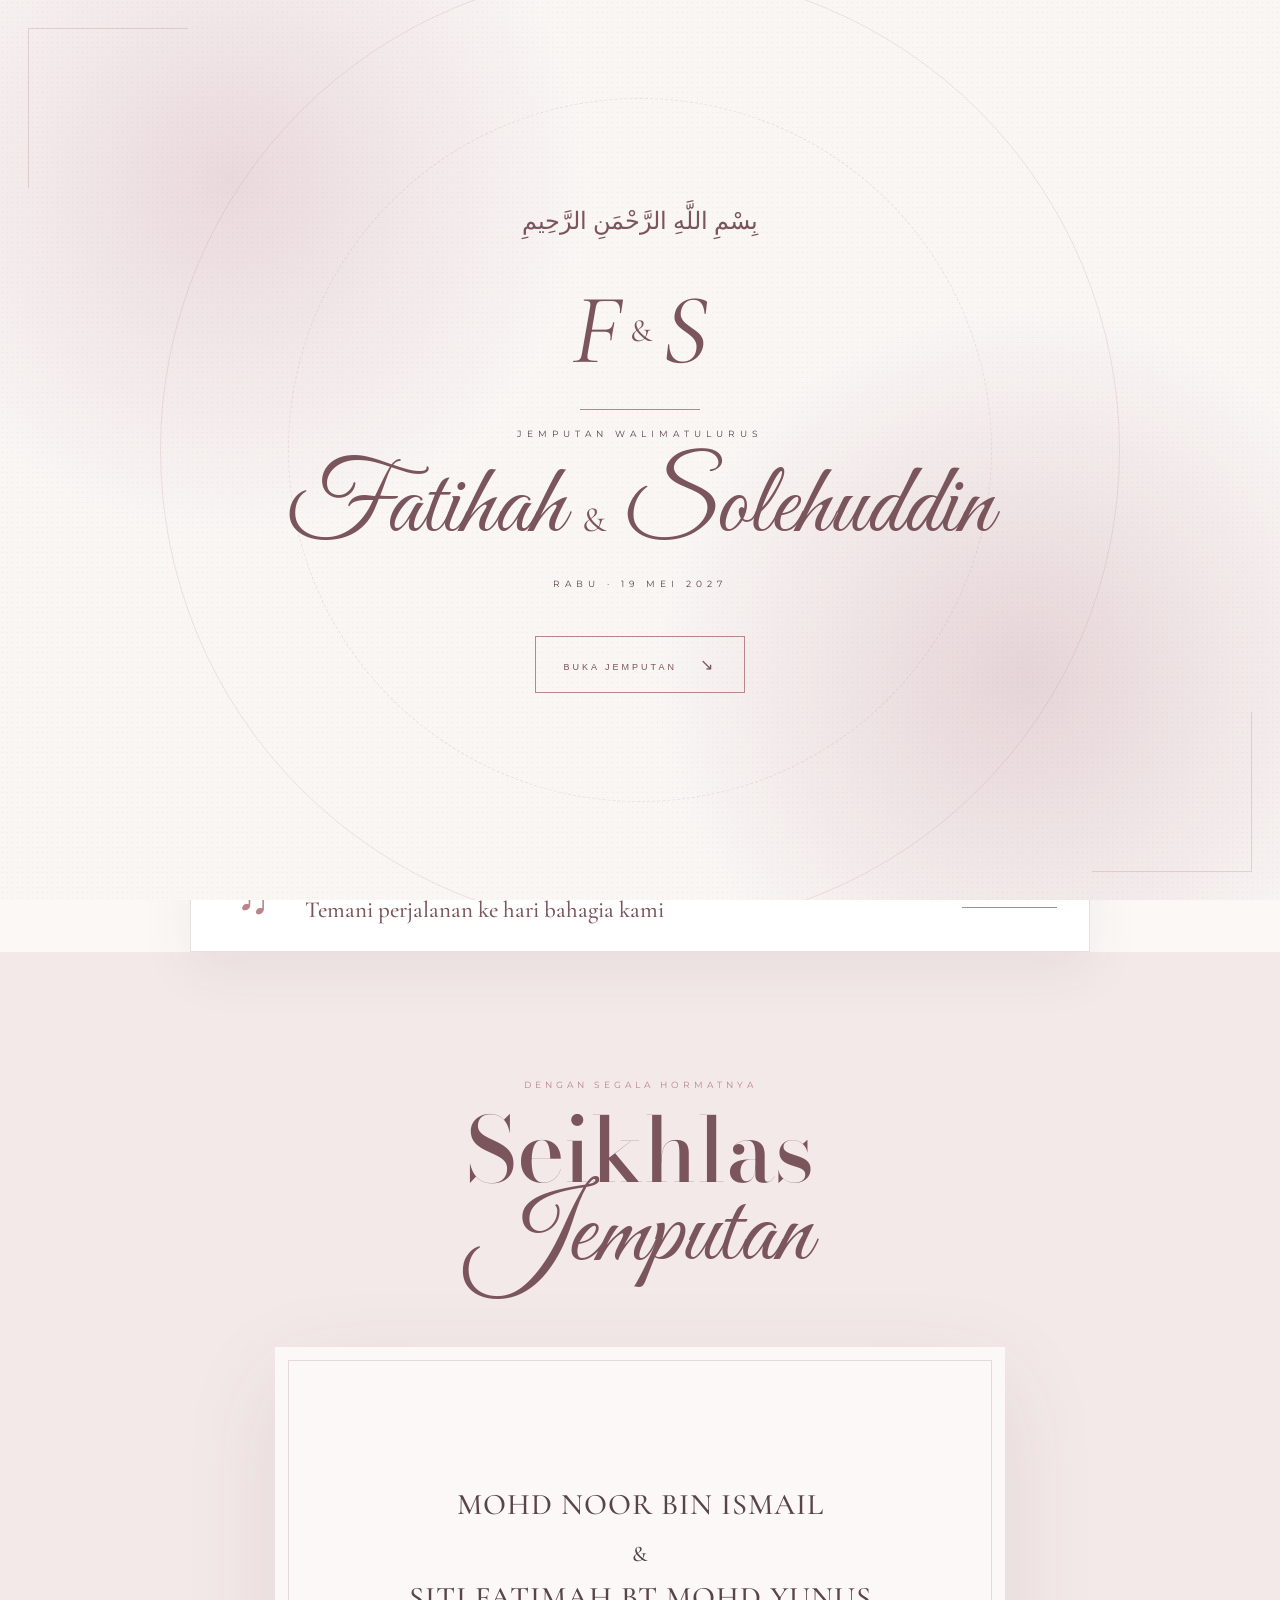
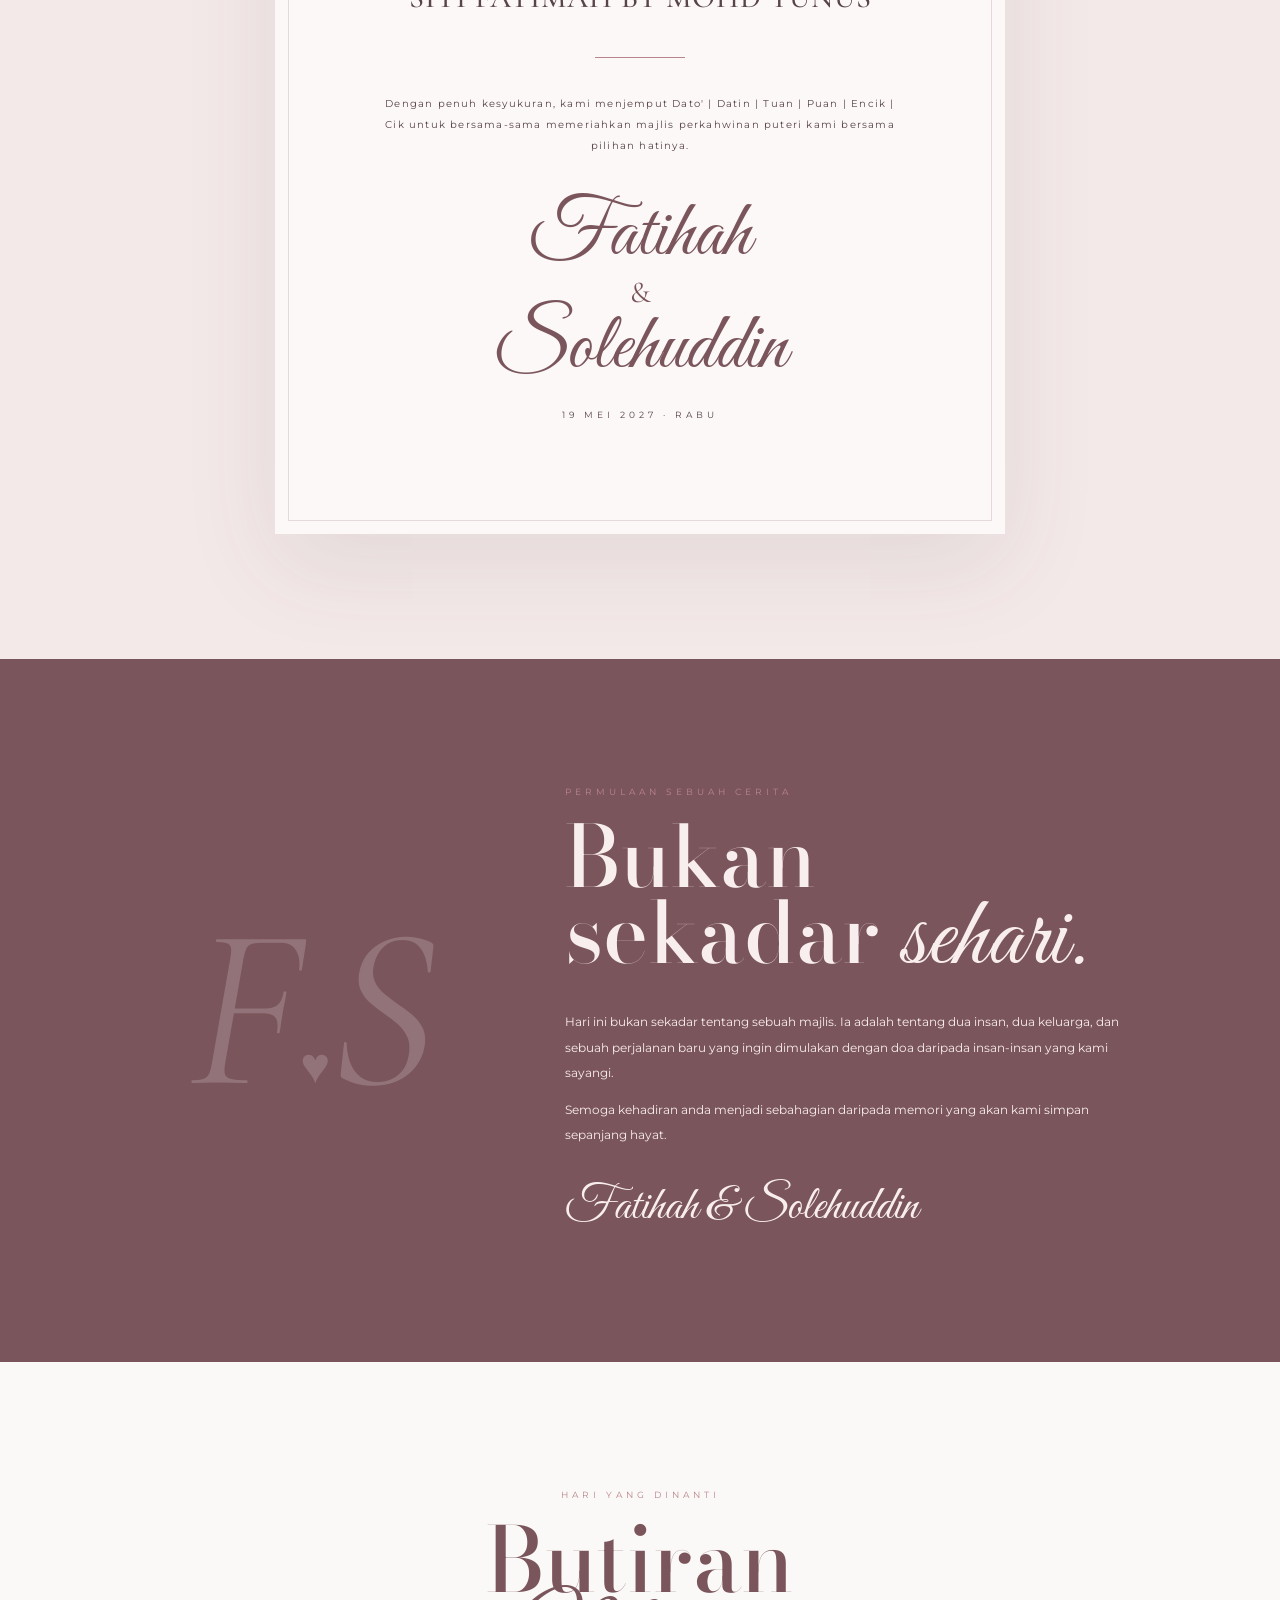
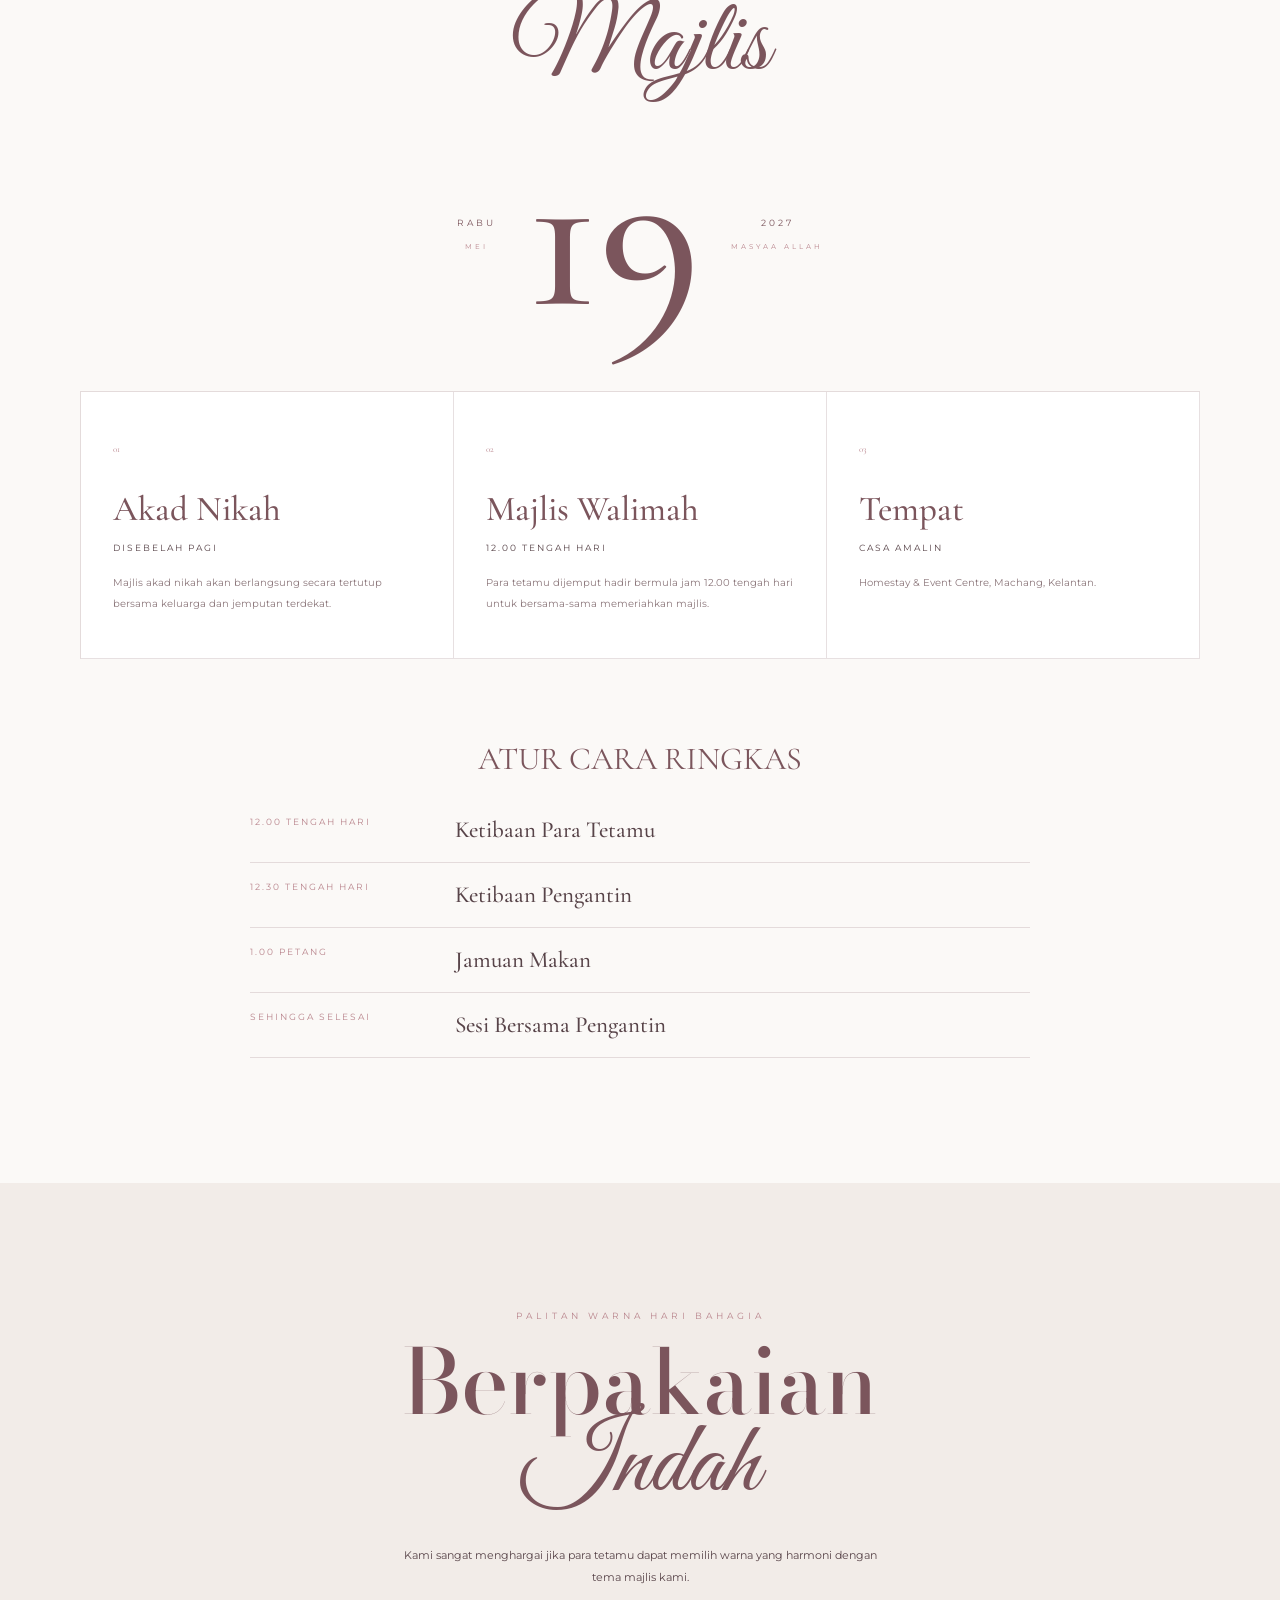
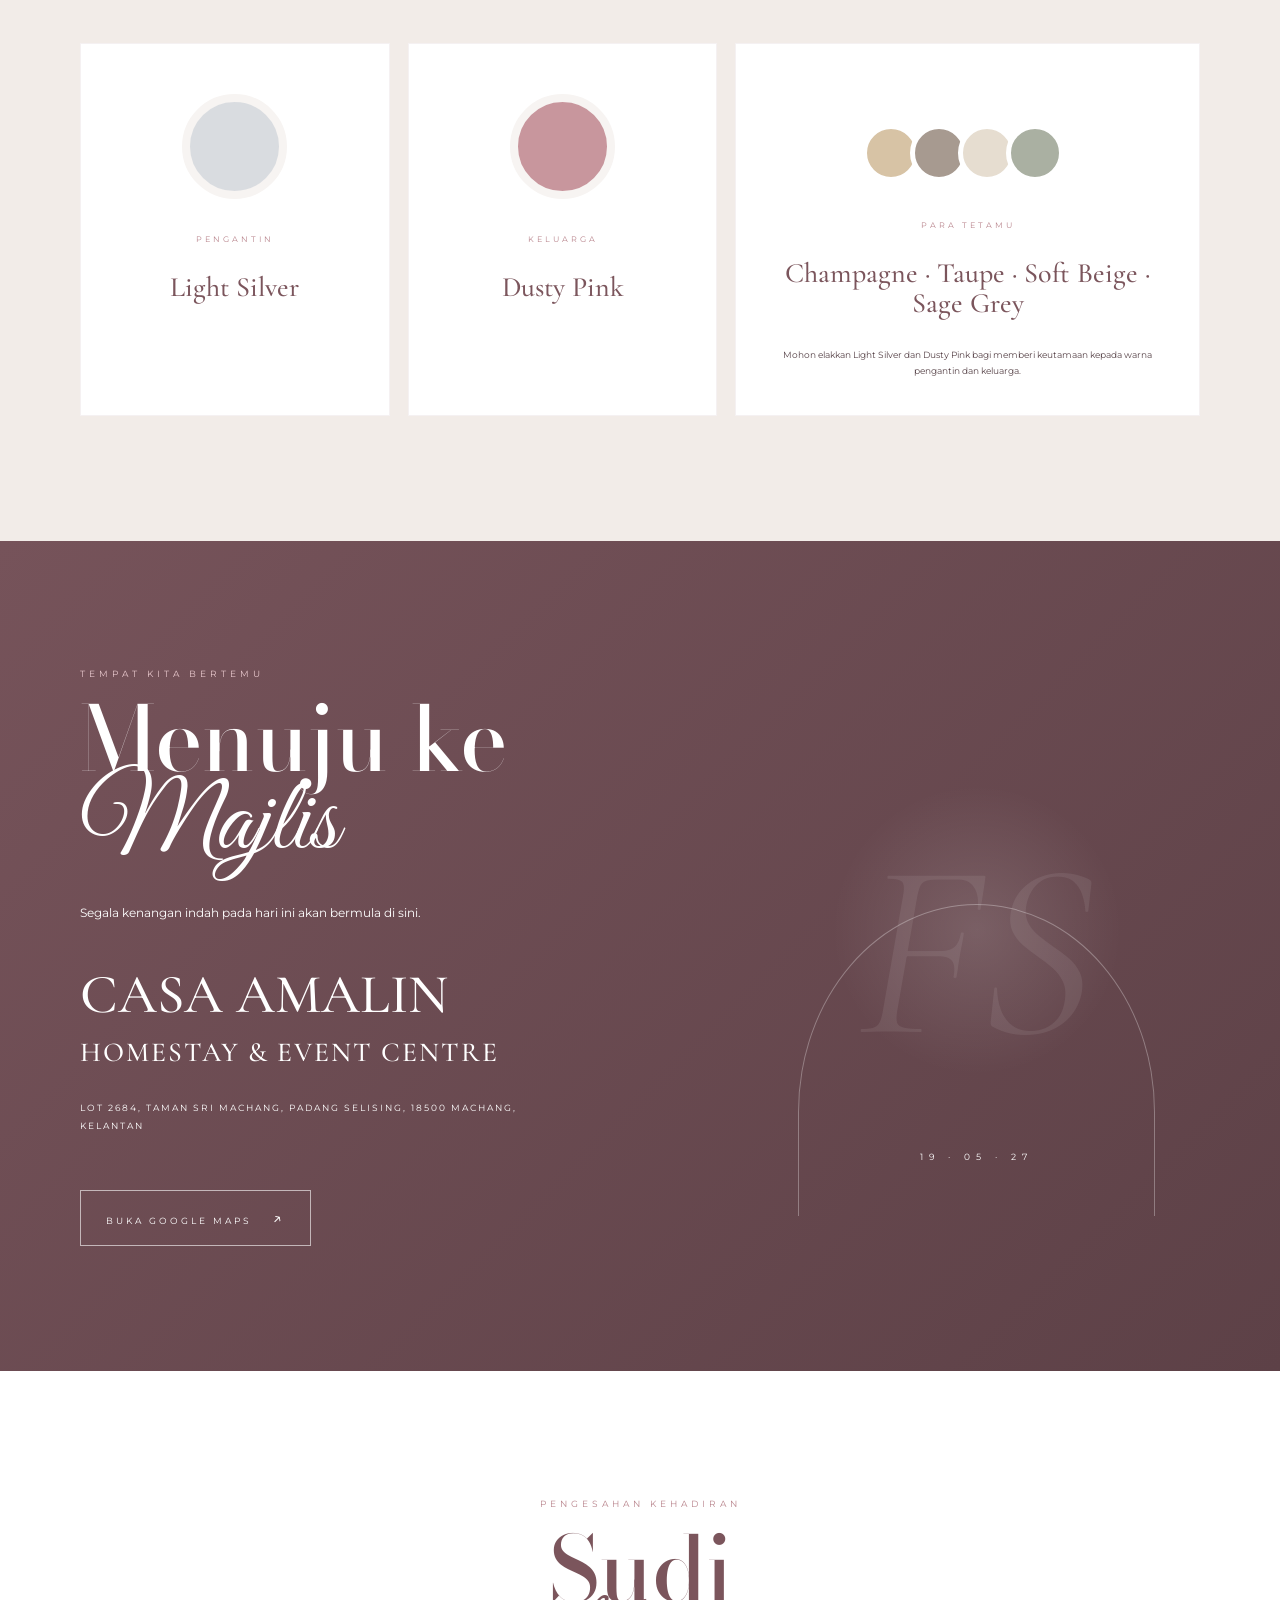
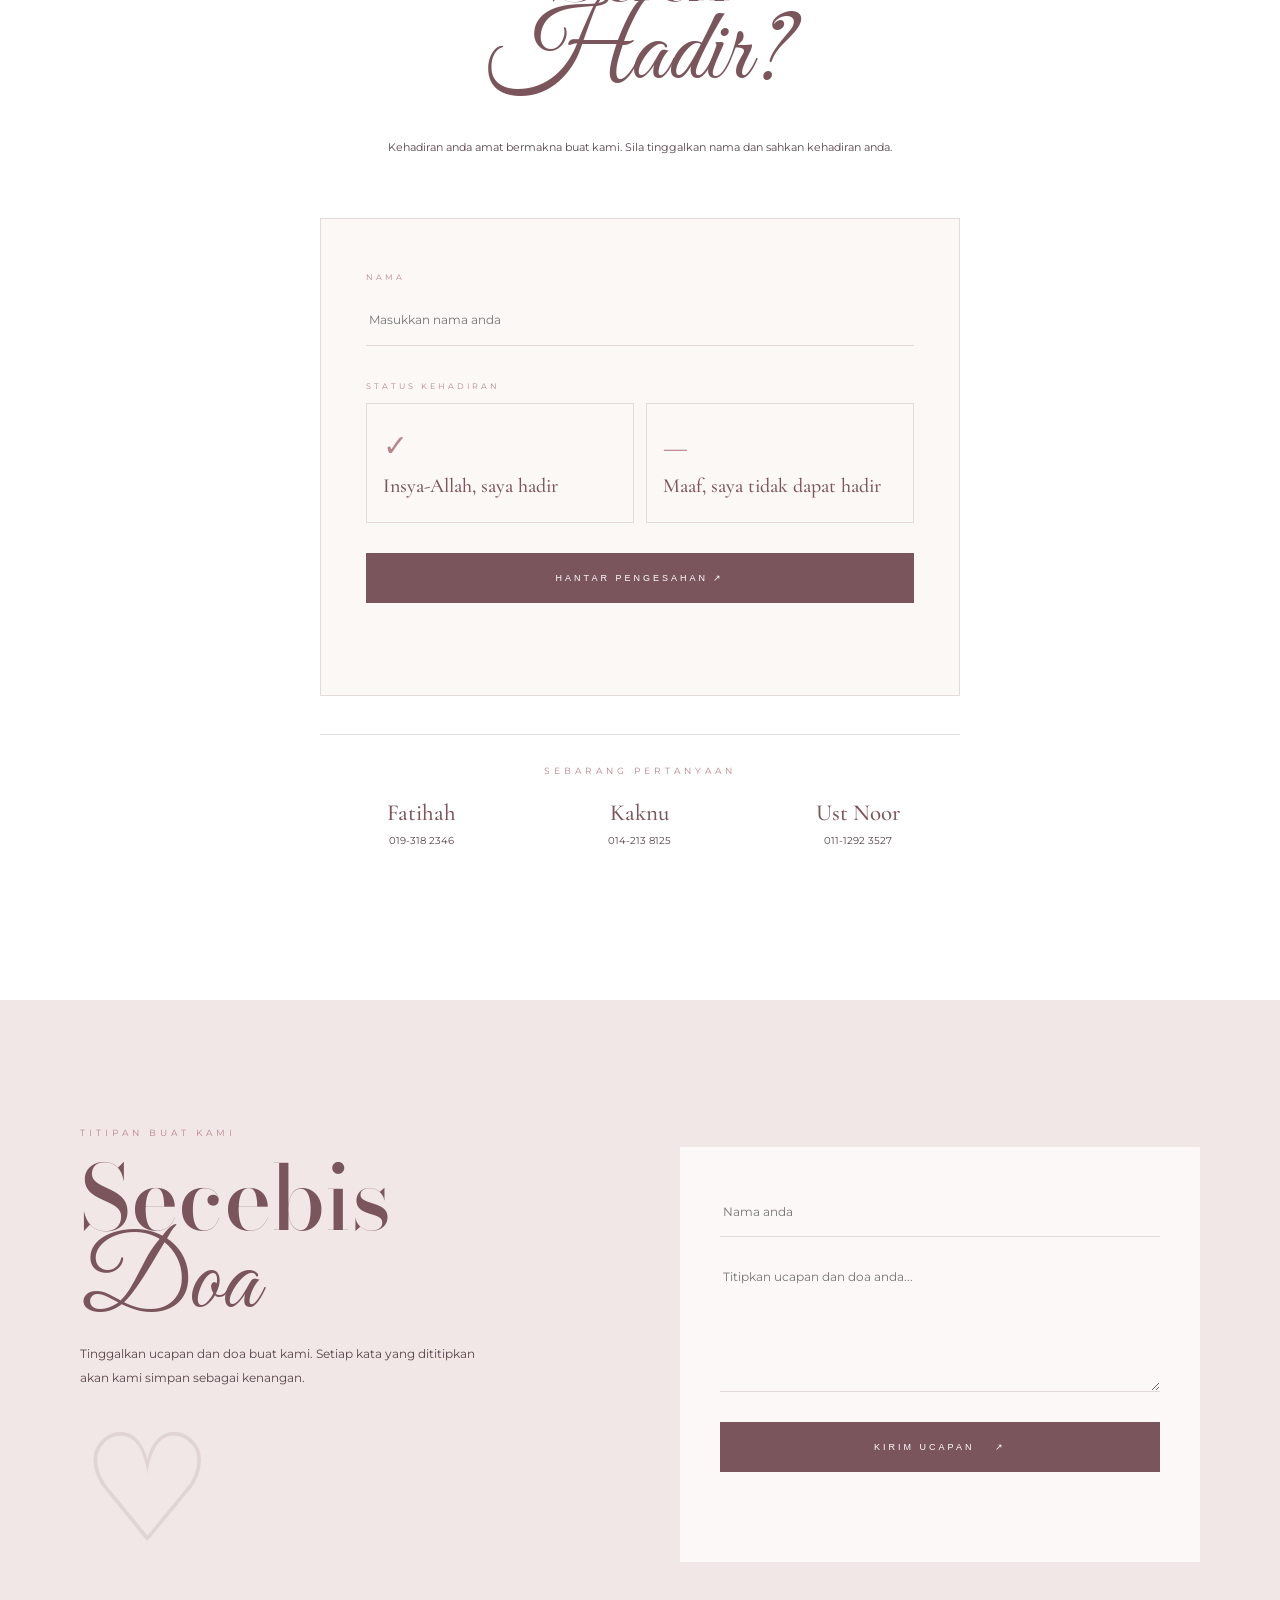
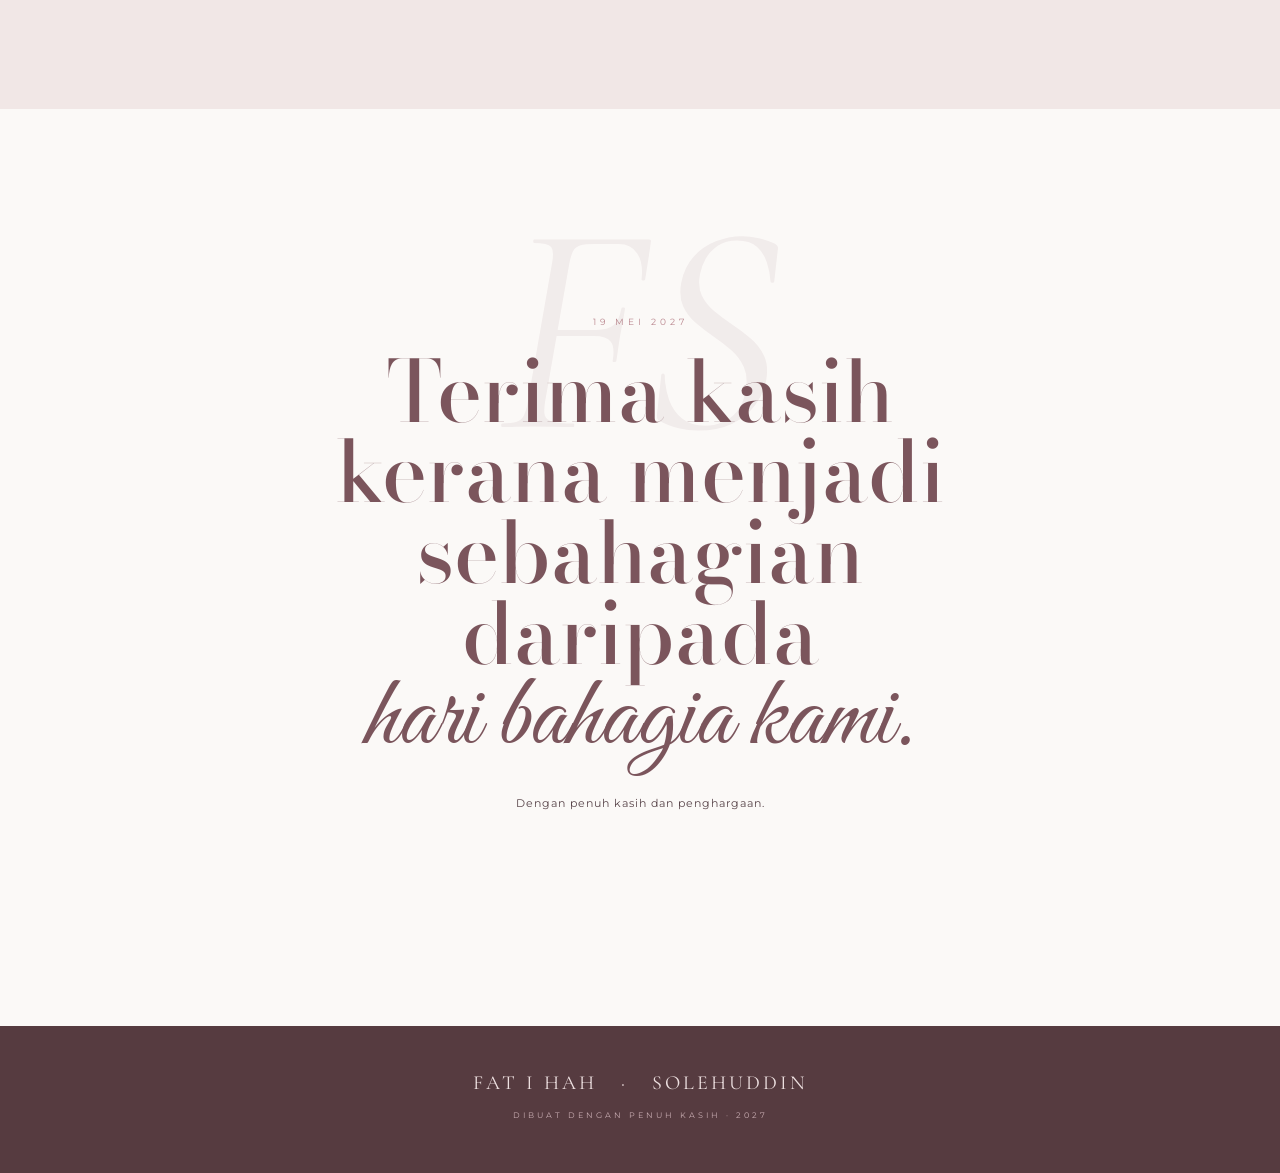
==== preview.html @ 46e72feb "Add files via upload" ====
<!DOCTYPE html>
<html lang="ms">
<head>
<meta charset="UTF-8">
<meta name="viewport" content="width=device-width, initial-scale=1.0">
<meta name="theme-color" content="#8d6971">
<title>Fatihah & Solehuddin | 19 Mei 2027</title>
<link rel="preconnect" href="https://fonts.googleapis.com">
<link rel="preconnect" href="https://fonts.gstatic.com" crossorigin>
<link href="https://fonts.googleapis.com/css2?family=Bodoni+Moda:opsz,wght@6..96,400;6..96,500;6..96,600;6..96,700&family=Cormorant+Garamond:ital,wght@0,400;0,500;0,600;1,400;1,500&family=Great+Vibes&family=Montserrat:wght@300;400;500;600&display=swap" rel="stylesheet">
<style>
:root{--ivory:#fbf8f6;--paper:#f4eeea;--rose:#b9858d;--deep:#7b555c;--ink:#584449;--silver:#d9dce0;--dusty:#c8969d;--champagne:#d7c3a5;--taupe:#a79a90;--sage:#aab0a2;--line:rgba(123,85,92,.18)}
*{box-sizing:border-box}html{scroll-behavior:smooth}body{margin:0;background:var(--ivory);color:var(--ink);font-family:Montserrat,sans-serif;font-weight:400;overflow-x:hidden}.locked{overflow:hidden}.loader{position:fixed;inset:0;background:#f8f3f1;z-index:10000;display:grid;place-items:center;transition:opacity .8s,visibility .8s}.loader.hide{opacity:0;visibility:hidden}.loader-inner{text-align:center}.loader-mark{font:italic 80px/1 "Cormorant Garamond",serif;color:var(--deep)}.loader-inner span{display:block;width:0;height:1px;background:var(--rose);margin:18px auto;animation:load 1.4s forwards}.loader-inner p,.eyebrow{font-size:9px;letter-spacing:4px;line-height:1.8}.loader-inner p{margin:0}@keyframes load{to{width:120px}}
.cover{position:fixed;inset:0;z-index:9000;display:grid;place-items:center;overflow:hidden;background:radial-gradient(circle at 18% 20%,#ead9dc,transparent 28%),radial-gradient(circle at 80% 75%,#e6d4d7,transparent 30%),#f9f6f4;transition:transform 1.35s cubic-bezier(.77,0,.18,1)}.cover.open{transform:translateY(-105%)}.cover-content{position:relative;text-align:center;z-index:2;padding:30px}.cover-top{font:24px "Cormorant Garamond",serif;color:var(--deep)}.monogram{display:flex;justify-content:center;align-items:center;gap:10px;margin:34px 0 15px;color:var(--deep)}.monogram i{font:italic 100px "Cormorant Garamond",serif}.monogram b{font:32px "Cormorant Garamond",serif;font-weight:400}.cover-rule{width:120px;height:1px;background:var(--rose);margin:18px auto}.cover-kicker,.cover-date{font-size:9px;letter-spacing:5px}.cover-content h1{font:500 clamp(54px,8vw,100px)/.95 "Great Vibes",cursive;color:var(--deep);margin:22px 0}.cover-content h1 em{font:35px "Cormorant Garamond",serif;font-style:normal}.open-btn{margin-top:38px;padding:18px 28px;background:transparent;border:1px solid var(--rose);color:var(--deep);font-size:9px;letter-spacing:3px;transition:.4s}.open-btn:hover{background:var(--deep);color:#fff}.open-btn span{margin-left:18px;font-size:16px}.orb{position:absolute;border:1px solid rgba(185,133,141,.2);border-radius:50%;width:75vmax;height:75vmax}.orb-a{animation:spin 28s linear infinite}.orb-b{width:55vmax;height:55vmax;border-style:dashed}.cover-grain{position:absolute;inset:0;opacity:.08;background-image:radial-gradient(#6e5559 .7px,transparent .7px);background-size:5px 5px}.cover-corner{position:absolute;width:160px;height:160px;border-color:rgba(185,133,141,.3);border-style:solid}.tl{top:28px;left:28px;border-width:1px 0 0 1px}.br{right:28px;bottom:28px;border-width:0 1px 1px 0}@keyframes spin{to{transform:rotate(360deg)}}
.nav{position:fixed;top:0;left:0;right:0;z-index:500;display:flex;justify-content:space-between;align-items:center;padding:18px 5vw;background:rgba(251,248,246,.76);backdrop-filter:blur(14px);transform:translateY(-120%);transition:.7s}.nav.show{transform:none}.nav-logo{font:italic 34px "Cormorant Garamond",serif;color:var(--deep);text-decoration:none}.nav-links{display:flex;gap:22px}.nav-links a{color:var(--ink);text-decoration:none;font-size:8px;letter-spacing:2px;text-transform:uppercase}.music{border:1px solid var(--line);width:42px;height:42px;border-radius:50%;background:#fff;color:var(--deep);font-size:18px}
.section{padding:125px 6vw}.section-wrap{max-width:1120px;margin:auto}.section-head{text-align:center;margin-bottom:65px}.section-head h2,.location h2,.wish-copy h2{font:500 clamp(52px,7vw,92px)/.88 "Bodoni Moda",serif;color:var(--deep);margin:0}.section-head em,.location h2 em,.wish-copy h2 em,.closing h2 em{display:block;font:clamp(55px,8vw,105px)/.9 "Great Vibes",cursive}.eyebrow{margin:0 0 18px;color:var(--rose);text-transform:uppercase}.hero{min-height:100svh;display:grid;place-items:center;position:relative;overflow:hidden;background:radial-gradient(circle at 50% 45%,#f1e6e5 0,transparent 36%),linear-gradient(135deg,#fff 0,#f5edeb 100%)}.hero-inner{position:relative;text-align:center;max-width:800px;padding:100px 20px}.hero-fs,.location-fs,.closing-fs{font:italic clamp(150px,27vw,300px)/.65 "Cormorant Garamond",serif;color:rgba(123,85,92,.08);position:absolute;left:50%;transform:translateX(-50%);top:23%}.hero h2{position:relative;font:500 clamp(62px,10vw,135px)/.82 "Bodoni Moda",serif;color:var(--deep);margin:25px 0}.hero h2 em{display:block;font:clamp(65px,11vw,150px)/.8 "Great Vibes",cursive}.hero-copy{position:relative;max-width:440px;margin:28px auto;line-height:2;font-size:11px}.scroll-cue{position:relative;display:inline-flex;align-items:center;gap:18px;color:var(--deep);text-decoration:none;font-size:8px;letter-spacing:3px}.scroll-cue span{width:55px;height:1px;background:var(--rose)}.hero-flower{position:absolute;right:-4vw;bottom:-7vw;font-size:34vw;color:rgba(185,133,141,.07)}.hero-line{position:absolute;width:78%;height:1px;background:var(--line);bottom:10%}
.invitation{background:#f3e9e8}.invite-card{max-width:730px;margin:auto;background:rgba(255,255,255,.68);padding:clamp(55px,9vw,105px) clamp(28px,6vw,80px);text-align:center;position:relative;box-shadow:0 30px 90px rgba(88,68,73,.1)}.card-frame{position:absolute;inset:13px;border:1px solid var(--line)}.invite-card>*:not(.card-frame){position:relative}.parents{font:500 clamp(21px,3vw,30px)/1.55 "Cormorant Garamond",serif;letter-spacing:1px}.parents small{font-size:22px}.thin-rule{height:1px;background:var(--rose);width:90px;margin:35px auto}.invite-text{font-size:10px;letter-spacing:1.2px;line-height:2.1;max-width:520px;margin:0 auto}.couple{margin:42px 0 22px;color:var(--deep)}.couple span{display:block;font:clamp(50px,7vw,80px)/.95 "Great Vibes",cursive}.couple b{font:30px "Cormorant Garamond",serif;font-weight:400}.invite-sub{font-size:9px;letter-spacing:4px}
.story{background:var(--deep);color:#f9eeee}.story-wrap{max-width:1000px;margin:auto;display:grid;grid-template-columns:.75fr 1.25fr;align-items:center;gap:80px}.story-mark{font:italic clamp(120px,20vw,230px)/1 "Cormorant Garamond",serif;color:rgba(255,255,255,.18);text-align:center}.story-mark span{font-size:.22em}.story-copy h2{font:500 clamp(50px,7vw,85px)/.9 "Bodoni Moda",serif;margin:0 0 28px}.story-copy h2 em{font:clamp(55px,8vw,100px)/.8 "Great Vibes",cursive}.story-copy p:not(.eyebrow){font-size:12px;line-height:2.1;max-width:570px}.signature{font:48px "Great Vibes",cursive;margin-top:30px}
.details{background:#fbf9f7}.date-display{display:flex;justify-content:center;align-items:center;gap:30px;margin-bottom:80px;color:var(--deep)}.date-display div{font-size:9px;letter-spacing:3px;text-align:center;line-height:2}.date-display div span{display:block;font-size:7px;color:var(--rose);margin-top:8px}.date-display strong{font:500 clamp(120px,18vw,220px)/.7 "Cormorant Garamond",serif}.detail-grid{display:grid;grid-template-columns:repeat(3,1fr);border-top:1px solid var(--line);border-left:1px solid var(--line)}.detail{padding:45px 32px;border-right:1px solid var(--line);border-bottom:1px solid var(--line);min-height:260px;background:#fff;transition:.4s}.detail:hover{transform:translateY(-8px);box-shadow:0 20px 45px rgba(88,68,73,.09)}.detail-no{font:9px "Cormorant Garamond",serif;color:var(--rose)}.detail h3{font:500 35px "Cormorant Garamond",serif;color:var(--deep);margin:32px 0 12px}.detail p{font-size:9px;letter-spacing:2px;margin:0 0 18px}.detail small{font-size:10px;line-height:1.9;color:#8c777b}.program{max-width:780px;margin:80px auto 0}.program-title{text-align:center;font:32px "Cormorant Garamond",serif;color:var(--deep);margin-bottom:20px}.program-row{display:grid;grid-template-columns:180px 1fr;gap:25px;padding:18px 0;border-bottom:1px solid var(--line)}.program-row span{font-size:9px;letter-spacing:2px;color:var(--rose)}.program-row b{font:500 23px "Cormorant Garamond",serif}
.palette{background:#f2ece8}.dress-intro{max-width:500px;text-align:center;margin:-35px auto 55px;font-size:11px;line-height:2}.dress-layout{display:grid;grid-template-columns:1fr 1fr 1.5fr;gap:18px}.dress-card{background:#fff;padding:35px 25px;min-height:300px;border:1px solid rgba(123,85,92,.08);text-align:center}.swatch{width:105px;height:105px;border-radius:50%;margin:15px auto 35px;border:8px solid #f7f4f2}.bride .swatch{background:var(--silver)}.family .swatch{background:var(--dusty)}.dress-card p{font-size:8px;letter-spacing:3px;color:var(--rose)}.dress-card h3{font:500 28px/1.1 "Cormorant Garamond",serif;color:var(--deep)}.dress-card small{display:block;font-size:9px;line-height:1.8;margin-top:20px}.swatches{display:flex;justify-content:center;margin:45px 0 38px}.swatches i{width:58px;height:58px;border-radius:50%;border:5px solid #fff;margin-left:-10px}.swatches i:nth-child(1){background:var(--champagne)}.swatches i:nth-child(2){background:var(--taupe)}.swatches i:nth-child(3){background:#e6ddd0}.swatches i:nth-child(4){background:var(--sage)}
.location{background:linear-gradient(135deg,#76535a,#5d4147);color:#fff}.location-grid{display:grid;grid-template-columns:1.15fr .85fr;gap:70px;align-items:center}.location .eyebrow{color:#e9c9ce}.location h2{color:#fff}.location-copy>p:not(.eyebrow){font-size:12px;line-height:2;margin:30px 0}.venue{font:500 clamp(34px,5vw,55px)/.9 "Cormorant Garamond",serif;margin:45px 0 20px}.venue span{font-size:.5em;letter-spacing:2px}.address{max-width:470px!important;font-size:9px!important;letter-spacing:2px}.map-btn{display:inline-block;margin-top:25px;border:1px solid rgba(255,255,255,.6);padding:17px 25px;color:#fff;text-decoration:none;font-size:9px;letter-spacing:3px}.map-btn span{margin-left:15px;font-size:17px}.location-art{height:520px;position:relative;overflow:hidden;background:radial-gradient(circle at 50% 45%,rgba(255,255,255,.13),transparent 40%)}.arch{position:absolute;width:80%;height:80%;left:10%;bottom:-20%;border:1px solid rgba(255,255,255,.3);border-radius:50% 50% 0 0}.location-fs{top:34%;color:rgba(255,255,255,.08);font-size:250px}.location-art p{position:absolute;bottom:45px;width:100%;text-align:center;font-size:9px;letter-spacing:6px}
.attendance{background:#fff}.attendance-copy{max-width:570px;text-align:center;margin:-30px auto 60px;font-size:11px;line-height:2}.contact-grid{display:grid;grid-template-columns:repeat(3,1fr);gap:18px}.contact{display:block;padding:45px 35px;background:#fbf8f6;color:var(--ink);text-decoration:none;border:1px solid var(--line);min-height:290px;transition:.45s}.contact:hover{background:var(--deep);color:#fff;transform:translateY(-8px)}.contact span{font-size:9px;color:var(--rose)}.contact h3{font:500 38px "Cormorant Garamond",serif;margin:50px 0 10px}.contact p{font-size:11px;margin:0}.contact b{display:block;margin-top:45px;font-size:8px;letter-spacing:2px}
.wishes{background:#f1e7e6;overflow:hidden}.wish-grid{display:grid;grid-template-columns:1fr 1fr;gap:80px;align-items:center;position:relative}.wish-copy>p:not(.eyebrow){max-width:420px;font-size:12px;line-height:2}.wish-big{font:150px "Cormorant Garamond",serif;color:rgba(123,85,92,.13)}.wish-form{display:grid;gap:15px;background:rgba(255,255,255,.7);padding:40px;position:relative}.wish-form input,.wish-form textarea{border:0;border-bottom:1px solid var(--line);padding:17px 3px;background:transparent;color:var(--ink);outline:0;font:12px Montserrat,sans-serif}.wish-form textarea{min-height:140px;resize:vertical}.wish-form button{margin-top:15px;padding:19px;border:1px solid var(--deep);background:var(--deep);color:#fff;font-size:9px;letter-spacing:3px}.wish-form button span{margin-left:15px}.wish-form button:hover{background:#fff;color:var(--deep)}#wishStatus{text-align:center;font-size:10px;min-height:15px}.wish-orb{position:absolute;width:600px;height:600px;border-radius:50%;border:1px solid rgba(123,85,92,.09);right:-180px;top:100px}
.closing{min-height:70vh;display:grid;place-items:center;text-align:center;background:#fbf9f7}.closing-content{max-width:800px;position:relative;padding:80px 20px}.closing-fs{top:0}.closing h2{position:relative;font:500 clamp(46px,7vw,85px)/.95 "Bodoni Moda",serif;color:var(--deep);margin:20px 0 30px}.closing-content>p:last-child{position:relative;font-size:11px;letter-spacing:1px}footer{background:#563b40;color:#eee1e1;text-align:center;padding:45px 20px;font:20px "Cormorant Garamond",serif;letter-spacing:3px}footer p{font:8px Montserrat,sans-serif;letter-spacing:3px;margin-top:15px;color:#c9adb2}
.reveal{opacity:0;transform:translateY(35px);transition:opacity .9s ease,transform .9s ease}.reveal.active{opacity:1;transform:none}
@media(max-width:800px){.nav-links{display:none}.section{padding:90px 22px}.story-wrap,.location-grid,.wish-grid{grid-template-columns:1fr;gap:40px}.story-mark{order:2}.detail-grid,.contact-grid{grid-template-columns:1fr}.dress-layout{grid-template-columns:1fr}.program-row{grid-template-columns:1fr;gap:7px}.location-art{height:380px}.date-display{gap:15px}.invite-card{padding:60px 25px}.cover-top{font-size:18px}.cover-corner{width:80px;height:80px}.wish-form{padding:30px 22px}.nav{padding:12px 22px}.section-head{margin-bottom:50px}}
@media(prefers-reduced-motion:reduce){*{scroll-behavior:auto!important;animation:none!important;transition:none!important}}
.attendance-wrap{max-width:760px}.attendance-form{max-width:640px;margin:0 auto;background:#fbf8f6;padding:45px;border:1px solid var(--line);display:grid;gap:12px}.attendance-form>label{font-size:8px;letter-spacing:3px;color:var(--rose);margin-top:8px}.attendance-form input[type="text"],.attendance-form input:not([type]){width:100%}.attendance-form input#attendanceName{border:0;border-bottom:1px solid var(--line);padding:18px 3px;background:transparent;outline:0;font:12px Montserrat,sans-serif;color:var(--ink);margin-bottom:15px}.attendance-options{display:grid;grid-template-columns:1fr 1fr;gap:12px}.attendance-option{position:relative;cursor:pointer;border:1px solid var(--line);padding:24px 16px;min-height:120px;display:flex;flex-direction:column;justify-content:center;gap:10px;transition:.35s}.attendance-option input{position:absolute;opacity:0}.attendance-option span{font:30px "Cormorant Garamond",serif;color:var(--rose)}.attendance-option b{font:500 20px/1.1 "Cormorant Garamond",serif;color:var(--deep)}.attendance-option:has(input:checked){background:var(--deep);border-color:var(--deep)}.attendance-option:has(input:checked) span,.attendance-option:has(input:checked) b{color:#fff}.attendance-form button{margin-top:18px;padding:19px;border:1px solid var(--deep);background:var(--deep);color:#fff;font-size:9px;letter-spacing:3px}.attendance-form button:hover{background:#fff;color:var(--deep)}#attendanceStatus{text-align:center;font-size:10px;min-height:15px}@media(max-width:800px){.attendance-form{padding:28px 20px}.attendance-options{grid-template-columns:1fr}}
#youtubeMusic{position:fixed;width:1px;height:1px;opacity:0;pointer-events:none;left:-10px;bottom:-10px}


.music-link{display:grid;place-items:center;text-decoration:none}
.song-section{padding:0 6vw;background:#fbf8f6}.song-card{max-width:900px;margin:-55px auto 0;position:relative;z-index:2;background:#fff;border:1px solid var(--line);padding:25px 32px;display:grid;grid-template-columns:60px 1fr auto;align-items:center;gap:22px;box-shadow:0 18px 55px rgba(88,68,73,.07)}.song-note{font:45px "Cormorant Garamond",serif;color:var(--rose);text-align:center}.song-card .eyebrow{margin-bottom:6px}.song-card h3{margin:0;font:500 23px "Cormorant Garamond",serif;color:var(--deep)}.song-card a{font-size:8px;letter-spacing:2px;color:var(--deep);text-decoration:none;border-bottom:1px solid var(--rose);padding-bottom:8px}
.contact-reference{max-width:640px;margin:38px auto 0;padding:28px 0;border-top:1px solid var(--line);display:grid;grid-template-columns:repeat(3,1fr);gap:15px;text-align:center}.contact-reference .eyebrow{grid-column:1/-1;margin-bottom:5px}.contact-reference div{display:grid;gap:7px}.contact-reference span{font:500 23px "Cormorant Garamond",serif;color:var(--deep)}.contact-reference a{font-size:10px;color:var(--ink);text-decoration:none}
@media(max-width:800px){.song-section{padding:0 22px}.song-card{margin-top:-35px;padding:22px;grid-template-columns:45px 1fr}.song-card a{grid-column:1/-1;text-align:center;margin-top:5px}.contact-reference{grid-template-columns:1fr;padding-top:28px}}

</style>
</head>
<body class="locked">

<div id="loader" class="loader"><div class="loader-inner"><div class="loader-mark">FS</div><span></span><p>SEBUAH HARI UNTUK DIKENANG SELAMANYA</p></div></div>

<div id="cover" class="cover">
  <div class="orb orb-a"></div><div class="orb orb-b"></div>
  <div class="cover-grain"></div>
  <div class="cover-content">
    <div class="cover-top">بِسْمِ اللَّهِ الرَّحْمَنِ الرَّحِيمِ</div>
    <div class="monogram"><i>F</i><b>&</b><i>S</i></div>
    <div class="cover-rule"></div>
    <p class="cover-kicker">JEMPUTAN WALIMATULURUS</p>
    <h1>Fatihah <em>&</em> Solehuddin</h1>
    <p class="cover-date">RABU · 19 MEI 2027</p>
    <button id="openInvitation" class="open-btn">BUKA JEMPUTAN <span>↘</span></button>
  </div>
  <div class="cover-corner tl"></div><div class="cover-corner br"></div>
</div>

<nav id="nav" class="nav">
  <a href="#utama" class="nav-logo">FS</a>
  <div class="nav-links">
    <a href="#jemputan">Jemputan</a><a href="#majlis">Majlis</a><a href="#lokasi">Lokasi</a><a href="#hadir">Kehadiran</a><a href="#ucapan">Ucapan</a>
  </div>
  <a id="musicButton" class="music music-link" href="https://www.youtube.com/watch?v=NS8U20TsAz4&list=RDNS8U20TsAz4&start_radio=1" target="_blank" aria-label="Mainkan lagu pilihan kami">♫</a>
</nav>

<main>
<section id="utama" class="hero">
  <div class="hero-line"></div>
  <div class="hero-inner reveal">
    <p class="eyebrow">SATU JANJI · SATU PERJALANAN · SATU SELAMANYA</p>
    <div class="hero-fs">FS</div>
    <h2>Dan bermula<br><em>selamanya.</em></h2>
    <p class="hero-copy">Dengan penuh kesyukuran ke hadrat Allah SWT, kami menjemput anda untuk bersama-sama meraikan hari bahagia kami.</p>
    <a class="scroll-cue" href="#jemputan">TERUSKAN KE JEMPUTAN <span></span></a>
  </div>
  <div class="hero-flower">✾</div>
</section>
<section class="song-section">
  <div class="song-card reveal">
    <div class="song-note">♫</div>
    <div>
      <p class="eyebrow">LAGU PILIHAN KAMI</p>
      <h3>Temani perjalanan ke hari bahagia kami</h3>
    </div>
    <a href="https://www.youtube.com/watch?v=NS8U20TsAz4&list=RDNS8U20TsAz4&start_radio=1" target="_blank">DENGAR LAGU ↗</a>
  </div>
</section>
<section id="jemputan" class="invitation section">
  <div class="section-wrap">
    <div class="section-head reveal">
      <p class="eyebrow">DENGAN SEGALA HORMATNYA</p>
      <h2>Seikhlas <em>Jemputan</em></h2>
    </div>
    <article class="invite-card reveal">
      <div class="card-frame"></div>
      <p class="parents">MOHD NOOR BIN ISMAIL<br><small>&</small><br>SITI FATIMAH BT MOHD YUNUS</p>
      <div class="thin-rule"></div>
      <p class="invite-text">Dengan penuh kesyukuran, kami menjemput Dato' | Datin | Tuan | Puan | Encik | Cik untuk bersama-sama memeriahkan majlis perkahwinan puteri kami bersama pilihan hatinya.</p>
      <div class="couple"><span>Fatihah</span><b>&</b><span>Solehuddin</span></div>
      <p class="invite-sub">19 MEI 2027 · RABU</p>
    </article>
  </div>
</section>

<section class="story section">
  <div class="story-wrap">
    <div class="story-mark reveal">F<span>♥</span>S</div>
    <div class="story-copy reveal">
      <p class="eyebrow">PERMULAAN SEBUAH CERITA</p>
      <h2>Bukan sekadar <em>sehari.</em></h2>
      <p>Hari ini bukan sekadar tentang sebuah majlis. Ia adalah tentang dua insan, dua keluarga, dan sebuah perjalanan baru yang ingin dimulakan dengan doa daripada insan-insan yang kami sayangi.</p>
      <p>Semoga kehadiran anda menjadi sebahagian daripada memori yang akan kami simpan sepanjang hayat.</p>
      <div class="signature">Fatihah & Solehuddin</div>
    </div>
  </div>
</section>

<section id="majlis" class="details section">
  <div class="section-wrap">
    <div class="section-head reveal">
      <p class="eyebrow">HARI YANG DINANTI</p>
      <h2>Butiran <em>Majlis</em></h2>
    </div>
    <div class="date-display reveal">
      <div>RABU<span>MEI</span></div><strong>19</strong><div>2027<span>MASYAA ALLAH</span></div>
    </div>
    <div class="detail-grid">
      <article class="detail reveal"><span class="detail-no">01</span><h3>Akad Nikah</h3><p>DISEBELAH PAGI</p><small>Majlis akad nikah akan berlangsung secara tertutup bersama keluarga dan jemputan terdekat.</small></article>
      <article class="detail reveal"><span class="detail-no">02</span><h3>Majlis Walimah</h3><p>12.00 TENGAH HARI</p><small>Para tetamu dijemput hadir bermula jam 12.00 tengah hari untuk bersama-sama memeriahkan majlis.</small></article>
      <article class="detail reveal"><span class="detail-no">03</span><h3>Tempat</h3><p>CASA AMALIN</p><small>Homestay & Event Centre, Machang, Kelantan.</small></article>
    </div>
    <div class="program reveal">
      <div class="program-title">ATUR CARA RINGKAS</div>
      <div class="program-row"><span>12.00 TENGAH HARI</span><b>Ketibaan Para Tetamu</b></div>
      <div class="program-row"><span>12.30 TENGAH HARI</span><b>Ketibaan Pengantin</b></div>
      <div class="program-row"><span>1.00 PETANG</span><b>Jamuan Makan</b></div>
      <div class="program-row"><span>SEHINGGA SELESAI</span><b>Sesi Bersama Pengantin</b></div>
    </div>
  </div>
</section>

<section class="palette section">
  <div class="section-wrap">
    <div class="section-head reveal"><p class="eyebrow">PALITAN WARNA HARI BAHAGIA</p><h2>Berpakaian <em>Indah</em></h2></div>
    <div class="dress-intro reveal">Kami sangat menghargai jika para tetamu dapat memilih warna yang harmoni dengan tema majlis kami.</div>
    <div class="dress-layout">
      <article class="dress-card bride reveal"><div class="swatch"></div><p>PENGANTIN</p><h3>Light Silver</h3></article>
      <article class="dress-card family reveal"><div class="swatch"></div><p>KELUARGA</p><h3>Dusty Pink</h3></article>
      <article class="dress-card guests reveal"><div class="swatches"><i></i><i></i><i></i><i></i></div><p>PARA TETAMU</p><h3>Champagne · Taupe · Soft Beige · Sage Grey</h3><small>Mohon elakkan Light Silver dan Dusty Pink bagi memberi keutamaan kepada warna pengantin dan keluarga.</small></article>
    </div>
  </div>
</section>

<section id="lokasi" class="location section">
  <div class="section-wrap location-grid">
    <div class="location-copy reveal">
      <p class="eyebrow">TEMPAT KITA BERTEMU</p>
      <h2>Menuju ke <em>Majlis</em></h2>
      <p>Segala kenangan indah pada hari ini akan bermula di sini.</p>
      <div class="venue">CASA AMALIN<br><span>HOMESTAY & EVENT CENTRE</span></div>
      <p class="address">LOT 2684, TAMAN SRI MACHANG, PADANG SELISING, 18500 MACHANG, KELANTAN</p>
      <a class="map-btn" target="_blank" href="https://www.google.com/maps/place/Casa+Amalin+Homestay+and+Event+Centre/@5.7634891,102.232724,1081m/data=!3m2!1e3!4b1!4m6!3m5!1s0x31b6855153c38657:0x62e498bb34e5822b!8m2!3d5.7634838!4d102.2352989!16s%2Fg%2F11fm4lq9s4?entry=ttu&g_ep=EgoyMDI2MDgxNi4wIKXMDSoASAFQAw%3D%3D">BUKA GOOGLE MAPS <span>↗</span></a>
    </div>
    <div class="location-art reveal"><div class="arch"></div><div class="location-fs">FS</div><p>19 · 05 · 27</p></div>
  </div>
</section>

<section id="hadir" class="attendance section">
 <div class="section-wrap attendance-wrap">
   <div class="section-head reveal"><p class="eyebrow">PENGESAHAN KEHADIRAN</p><h2>Sudi <em>Hadir?</em></h2></div>
   <p class="attendance-copy reveal">Kehadiran anda amat bermakna buat kami. Sila tinggalkan nama dan sahkan kehadiran anda.</p>
   <form id="attendanceForm" class="attendance-form reveal">
      <label for="attendanceName">NAMA</label>
      <input id="attendanceName" required placeholder="Masukkan nama anda">
      <label>STATUS KEHADIRAN</label>
      <div class="attendance-options">
        <label class="attendance-option"><input type="radio" name="attendance" value="Hadir" required><span>✓</span><b>Insya-Allah, saya hadir</b></label>
        <label class="attendance-option"><input type="radio" name="attendance" value="Tidak dapat hadir"><span>—</span><b>Maaf, saya tidak dapat hadir</b></label>
      </div>
      <button type="submit">HANTAR PENGESAHAN <span>↗</span></button>
      <p id="attendanceStatus"></p>
   </form>
   <div class="contact-reference reveal">
     <p class="eyebrow">SEBARANG PERTANYAAN</p>
     <div><span>Fatihah</span><a href="tel:+60193182346">019-318 2346</a></div>
     <div><span>Kaknu</span><a href="tel:+60142138125">014-213 8125</a></div>
     <div><span>Ust Noor</span><a href="tel:+601112923527">011-1292 3527</a></div>
   </div>
 </div>
</section>

<section id="ucapan" class="wishes section">
 <div class="wish-orb"></div>
 <div class="section-wrap wish-grid">
   <div class="wish-copy reveal"><p class="eyebrow">TITIPAN BUAT KAMI</p><h2>Secebis <em>Doa</em></h2><p>Tinggalkan ucapan dan doa buat kami. Setiap kata yang dititipkan akan kami simpan sebagai kenangan.</p><div class="wish-big">♡</div></div>
   <form id="wishForm" class="wish-form reveal">
     <input id="wishName" required placeholder="Nama anda">
     <textarea id="wishMessage" required placeholder="Titipkan ucapan dan doa anda..."></textarea>
     <button type="submit">KIRIM UCAPAN <span>↗</span></button>
     <p id="wishStatus"></p>
   </form>
 </div>
</section>

<section class="closing section">
 <div class="closing-content reveal"><div class="closing-fs">FS</div><p class="eyebrow">19 MEI 2027</p><h2>Terima kasih kerana menjadi sebahagian daripada <em>hari bahagia kami.</em></h2><p>Dengan penuh kasih dan penghargaan.</p></div>
</section>
</main>

<footer><div>FAT I HAH &nbsp; · &nbsp; SOLEHUDDIN</div><p>DIBUAT DENGAN PENUH KASIH · 2027</p></footer>

<!-- Simpan fail muzik pilihan anda sebagai music.mp3 dalam folder yang sama -->
<audio id="bgMusic" loop preload="none"><source src="music.mp3" type="audio/mpeg"></audio>

<script>

const cover=document.getElementById("cover"),nav=document.getElementById("nav"),loader=document.getElementById("loader");
window.addEventListener("load",()=>setTimeout(()=>loader.classList.add("hide"),700));
document.getElementById("openInvitation").addEventListener("click",()=>{
 cover.classList.add("open");nav.classList.add("show");document.body.classList.remove("locked");
 setTimeout(()=>document.getElementById("utama").scrollIntoView({behavior:"smooth"}),450);
});
const observer=new IntersectionObserver(es=>es.forEach(e=>{if(e.isIntersecting)e.target.classList.add("active")}),{threshold:.12});
document.querySelectorAll(".reveal").forEach(el=>observer.observe(el));

/*
Untuk simpan pengesahan dan ucapan ke Google Sheet:
Tampal URL Google Apps Script Web App anda di bawah.
Jika dibiarkan seperti ini, design website tetap berfungsi tetapi borang tidak akan disimpan.
*/
const WISH_API_URL="PASTE_GOOGLE_APPS_SCRIPT_WEB_APP_URL_DI_SINI";

async function sendToSheet(data,status,form){
 if(WISH_API_URL.startsWith("PASTE_")){
   status.textContent="Borang belum disambungkan ke sistem simpanan.";
   return;
 }
 status.textContent="Sedang dihantar...";
 try{
   await fetch(WISH_API_URL,{method:"POST",mode:"no-cors",headers:{"Content-Type":"text/plain;charset=utf-8"},body:JSON.stringify(data)});
   form.reset();
   status.textContent=data.type==="attendance"?"Terima kasih atas pengesahan anda ♡":"Terima kasih atas ucapan dan doa anda ♡";
 }catch(err){status.textContent="Maaf, maklumat tidak dapat dihantar. Sila cuba lagi."}
}

document.getElementById("attendanceForm").addEventListener("submit",e=>{
 e.preventDefault();
 const picked=document.querySelector('input[name="attendance"]:checked');
 sendToSheet({type:"attendance",name:document.getElementById("attendanceName").value.trim(),attendance:picked.value},document.getElementById("attendanceStatus"),e.currentTarget);
});
document.getElementById("wishForm").addEventListener("submit",e=>{
 e.preventDefault();
 sendToSheet({type:"wish",name:document.getElementById("wishName").value.trim(),message:document.getElementById("wishMessage").value.trim()},document.getElementById("wishStatus"),e.currentTarget);
});

</script>
</body>
</html>
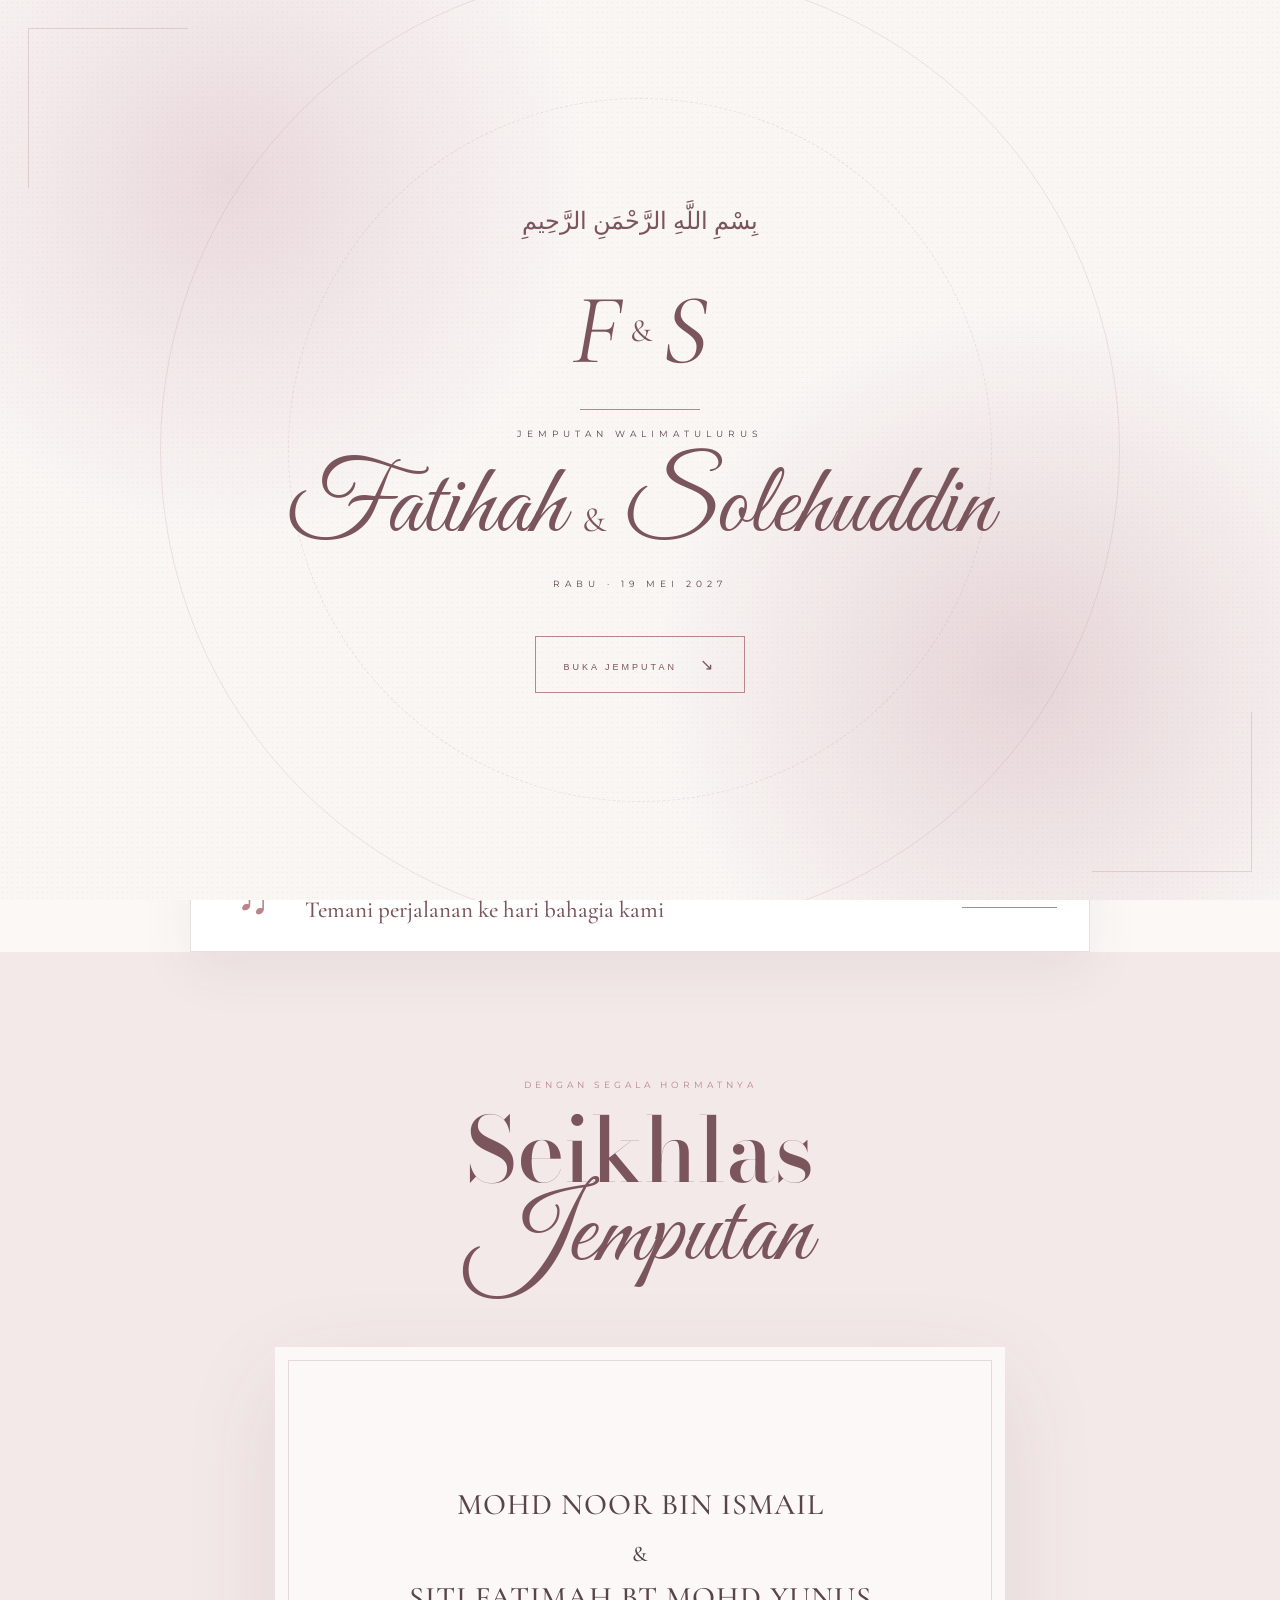
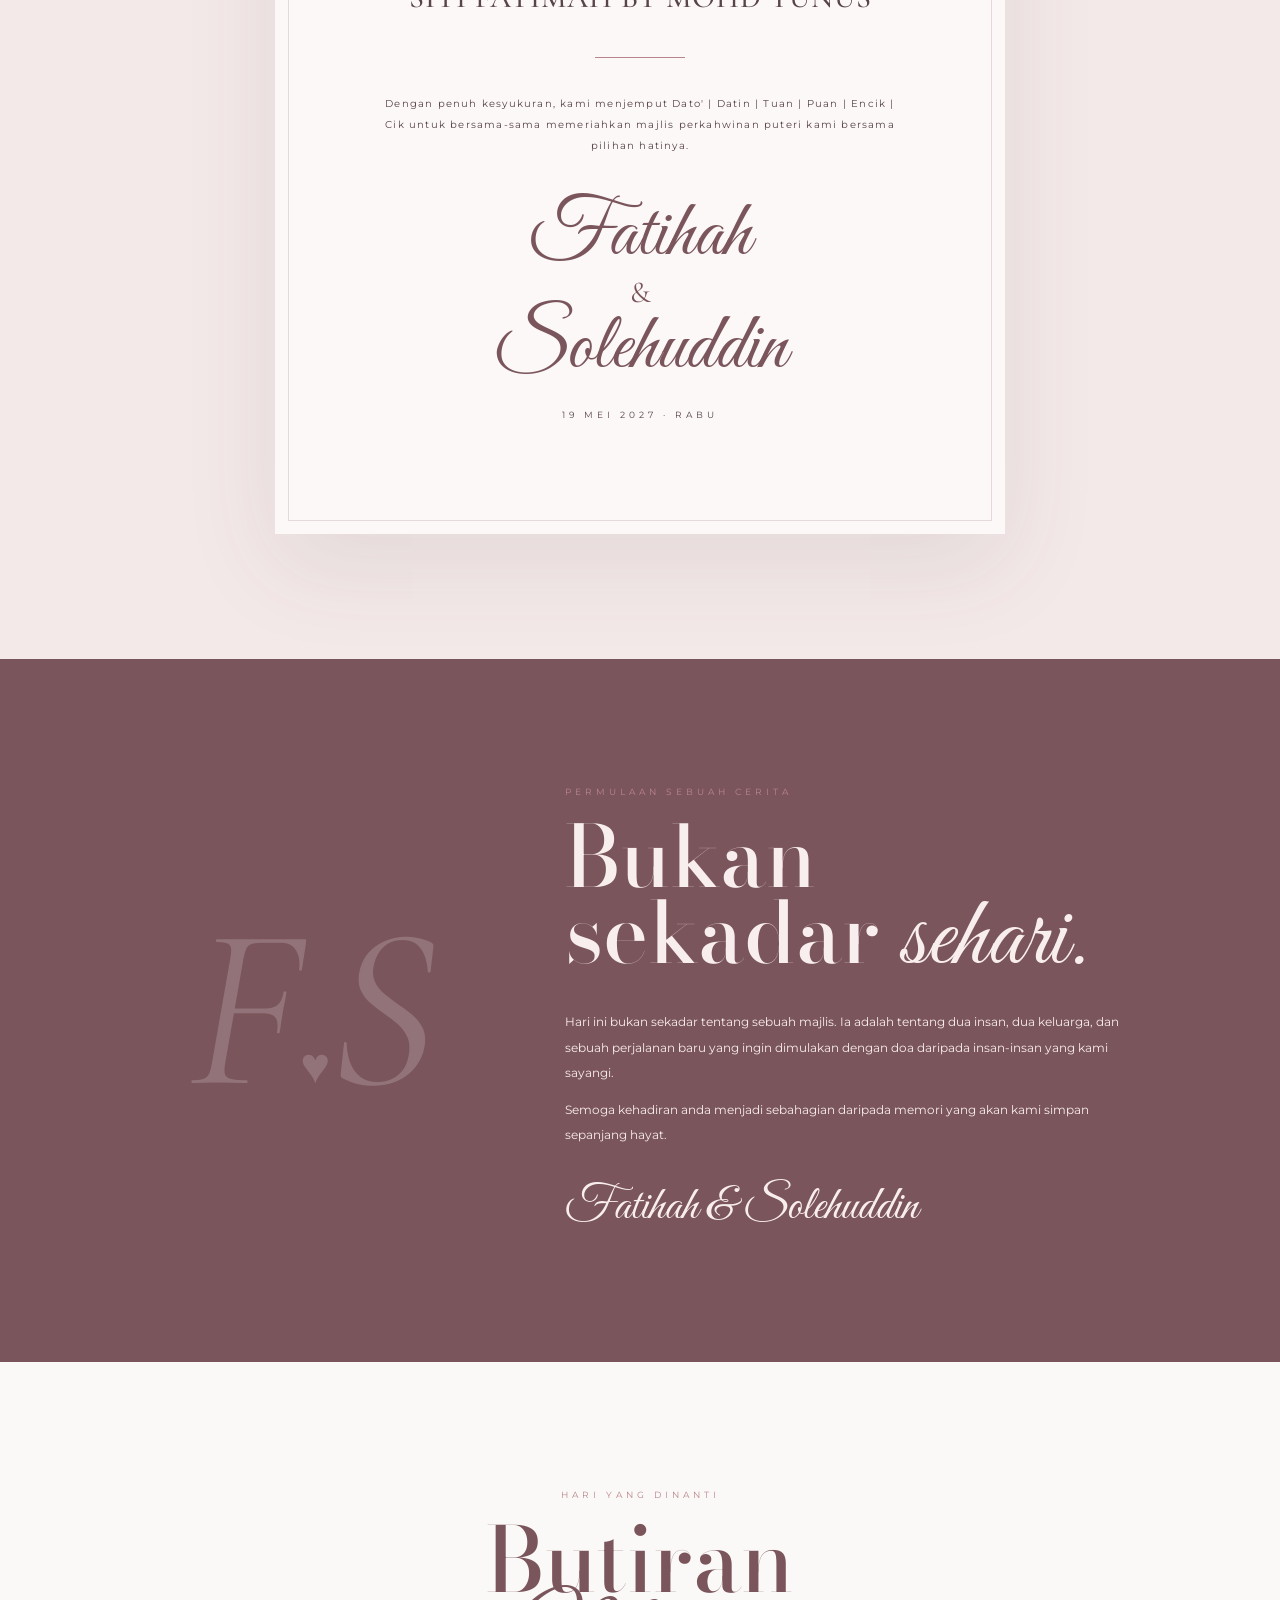
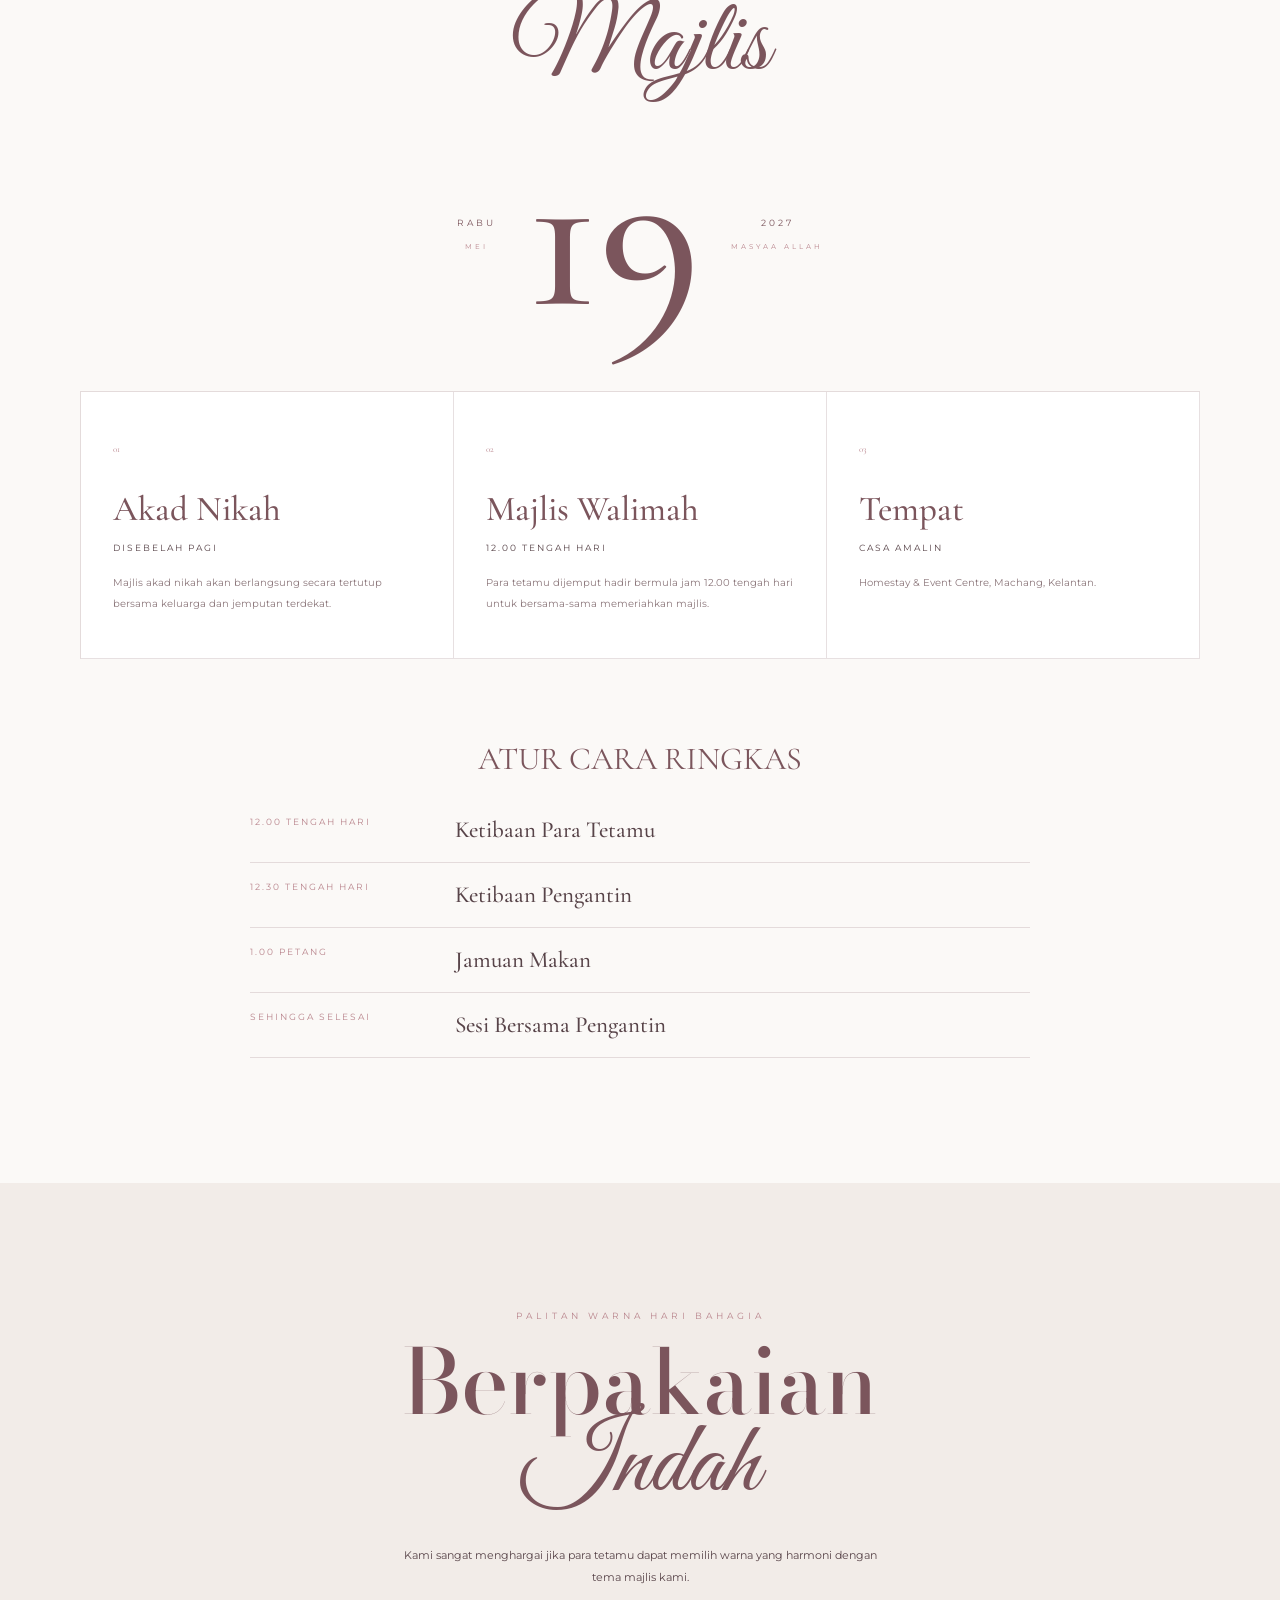
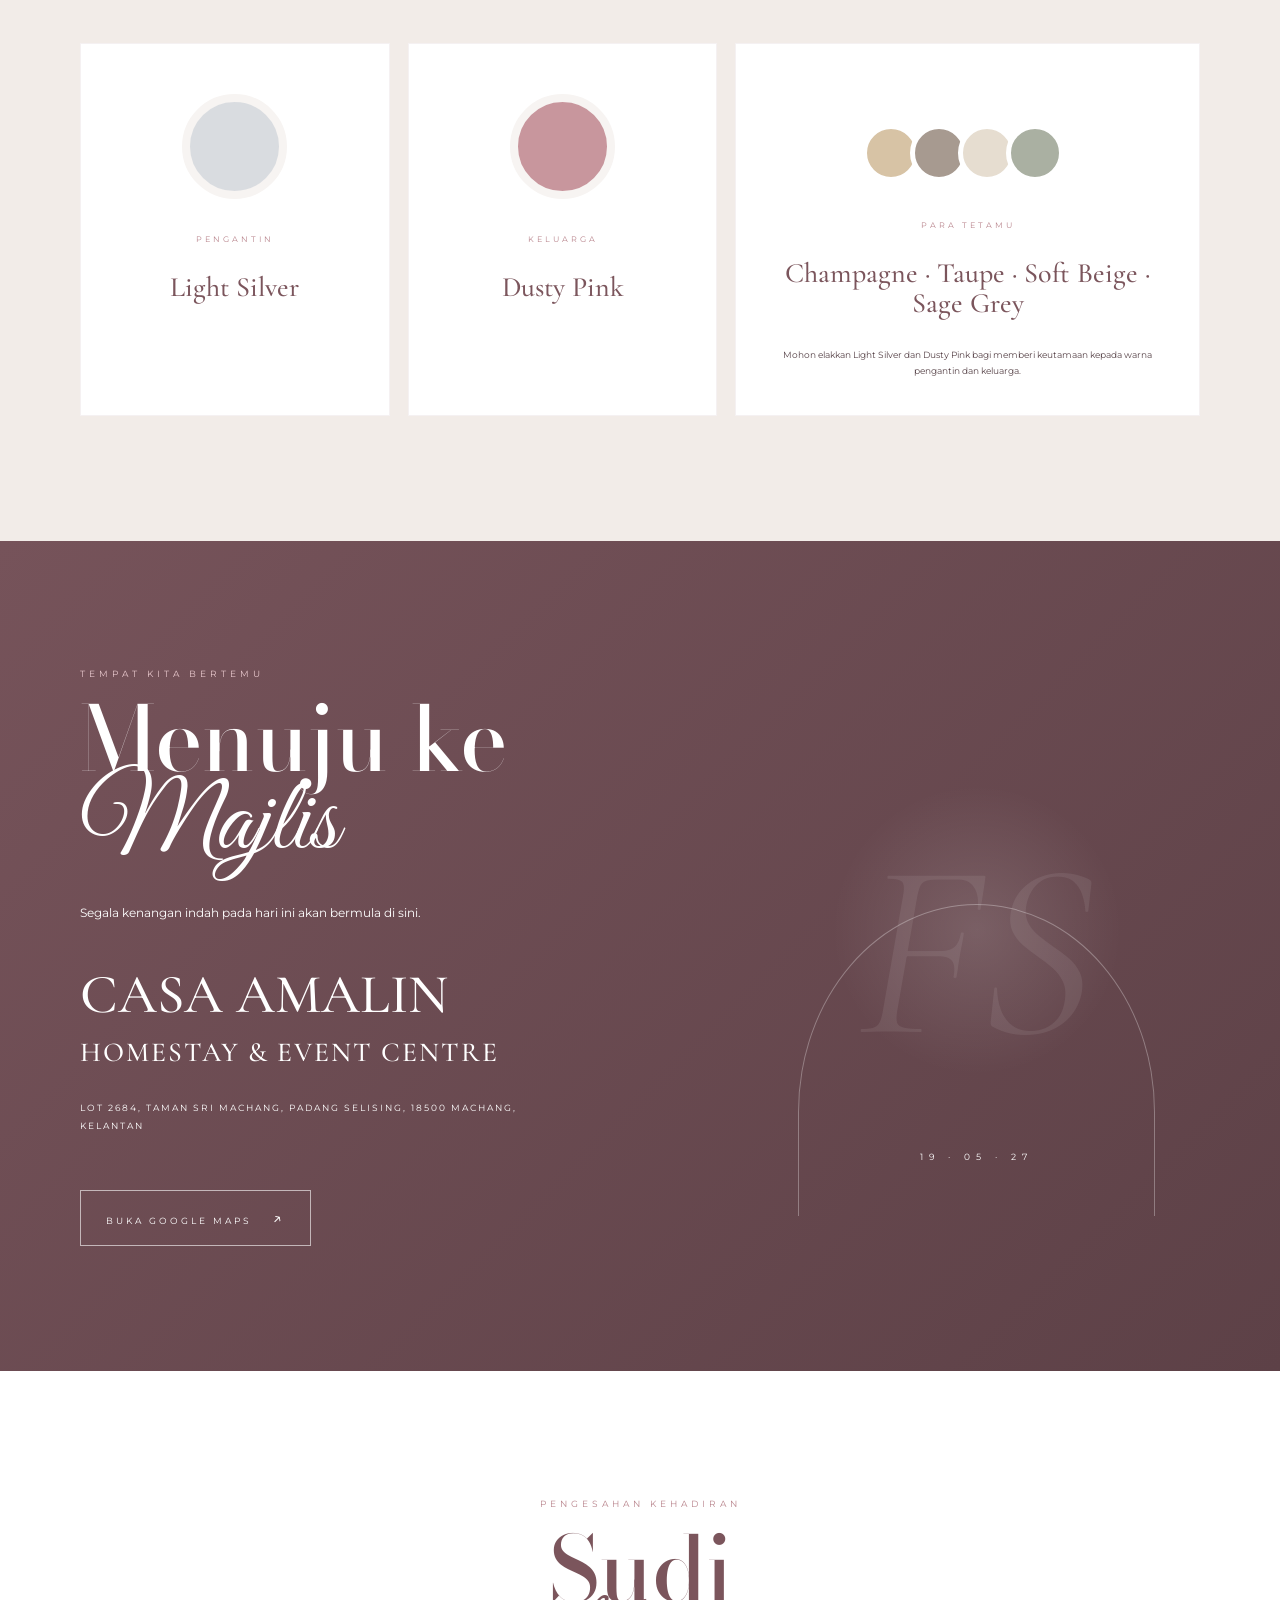
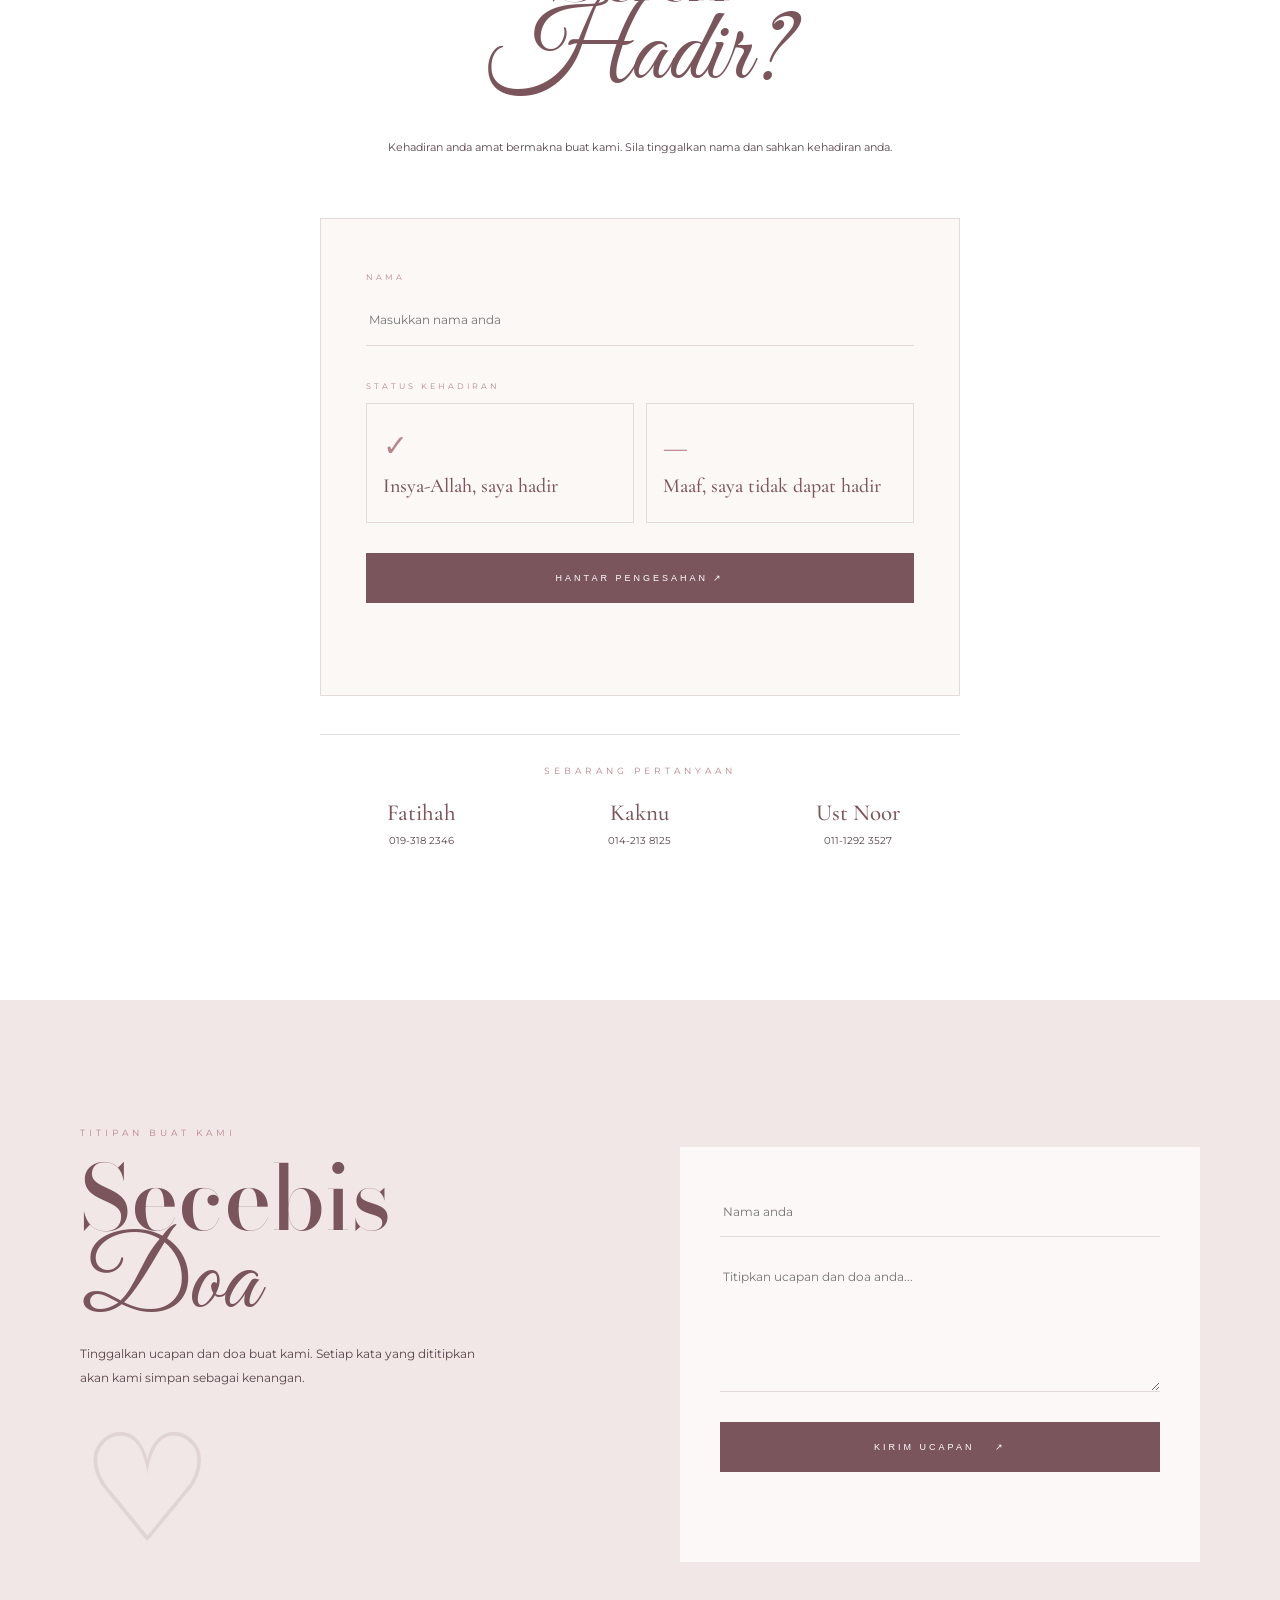
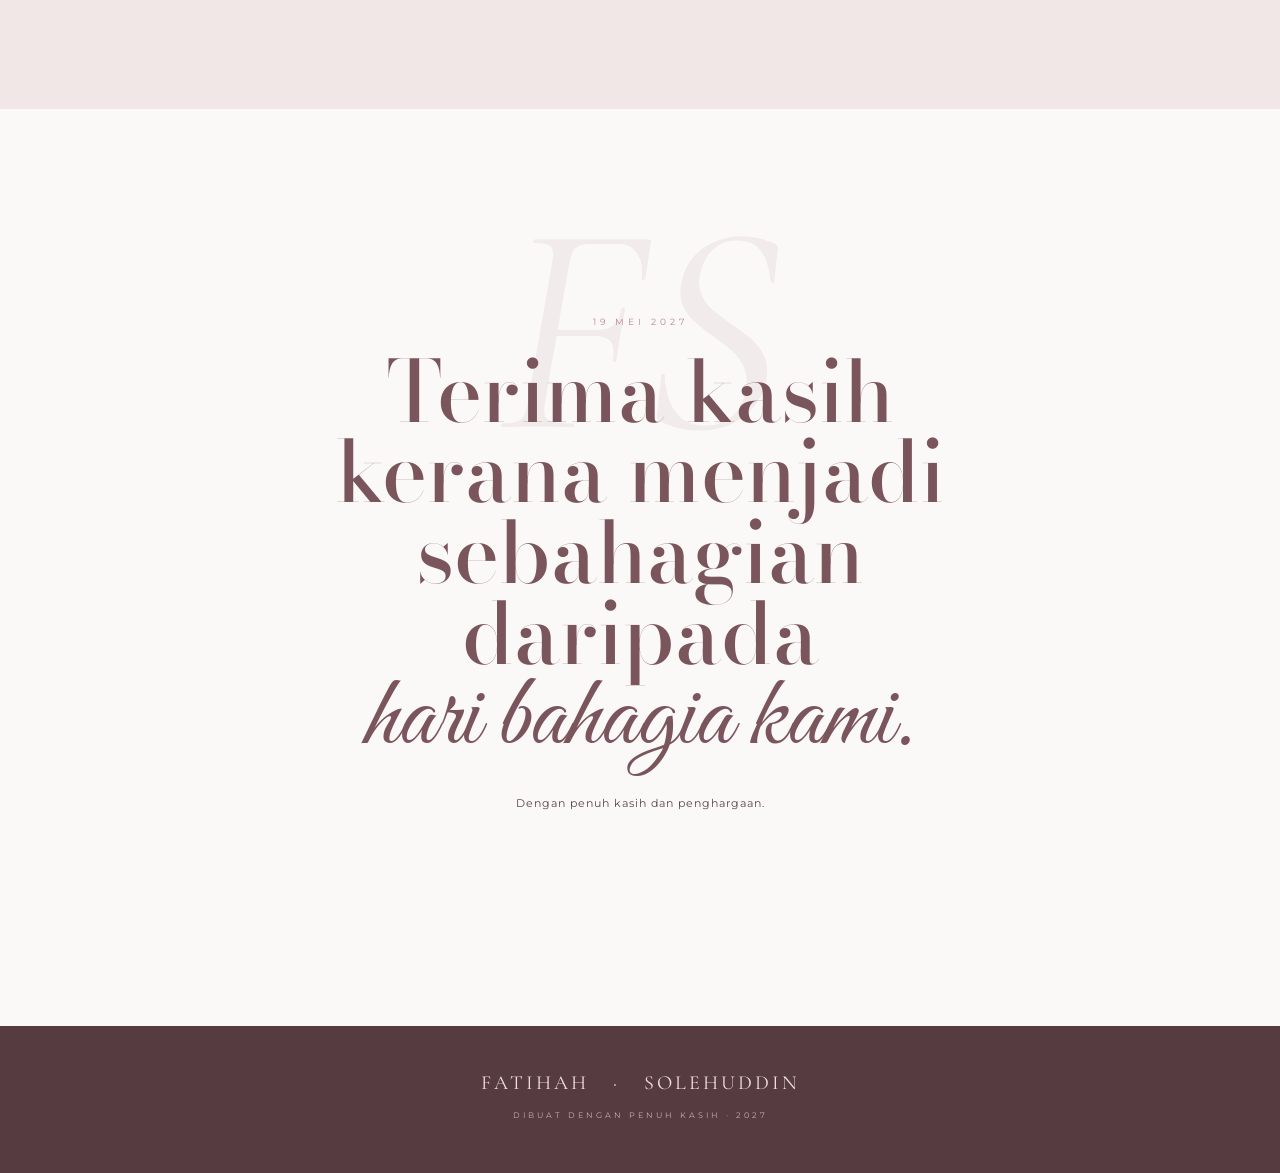
==== commit 3f50b3a6: "Update preview.html" ====
--- a/preview.html
+++ b/preview.html
@@ -207,7 +207,7 @@
 </section>
 </main>
 
-<footer><div>FAT I HAH &nbsp; · &nbsp; SOLEHUDDIN</div><p>DIBUAT DENGAN PENUH KASIH · 2027</p></footer>
+<footer><div>FATIHAH &nbsp; · &nbsp; SOLEHUDDIN</div><p>DIBUAT DENGAN PENUH KASIH · 2027</p></footer>
 
 <!-- Simpan fail muzik pilihan anda sebagai music.mp3 dalam folder yang sama -->
 <audio id="bgMusic" loop preload="none"><source src="music.mp3" type="audio/mpeg"></audio>
@@ -255,4 +255,4 @@
 
 </script>
 </body>
-</html>+</html>
